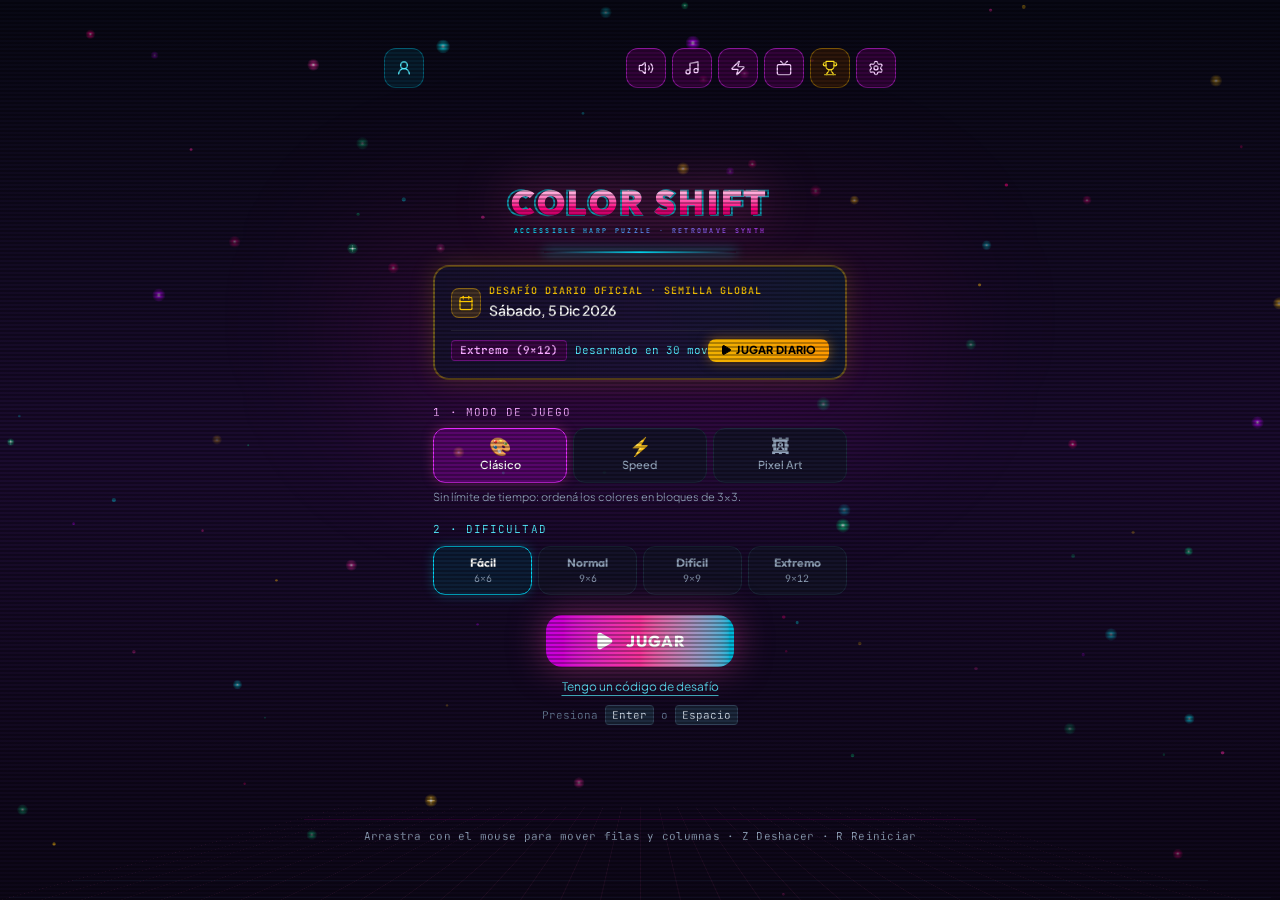
==== colorshift-test/index.html @ 84238a13 "Color Shift: build web de prueba actualizada" ====
<!doctype html>
<html lang="es">
  <head><meta name="robots" content="noindex,nofollow">
    <meta charset="UTF-8" />
    <meta name="viewport" content="width=device-width, initial-scale=1.0" />
    <title>Color Shift - Retrowave Puzzle Game</title>
    <meta name="description" content="Puzzle retrowave de fichas deslizantes con modo arpa musical y opciones de accesibilidad." />
    <meta property="og:title" content="Color Shift: Puzzle Retrowave" />
    <meta property="og:description" content="Puzzle retrowave de fichas deslizantes con modo arpa musical y opciones de accesibilidad." />
    <meta property="og:type" content="website" />
    <meta name="theme-color" content="#080811" />
    <meta name="mobile-web-app-capable" content="yes" />
    <meta name="apple-mobile-web-app-capable" content="yes" />
    <meta name="apple-mobile-web-app-status-bar-style" content="black-translucent" />
    <meta name="apple-mobile-web-app-title" content="ColorShift" />
    <link rel="icon" type="image/png" sizes="192x192" href="/colorshift-test/pwa-192x192.png" />
    <link rel="icon" type="image/svg+xml" href="/colorshift-test/icon.svg" />
    <link rel="apple-touch-icon" sizes="180x180" href="/colorshift-test/apple-touch-icon.png" />
    <link rel="preconnect" href="https://fonts.googleapis.com">
    <link rel="preconnect" href="https://fonts.gstatic.com" crossorigin>
    <link href="https://fonts.googleapis.com/css2?family=Outfit:wght@400;500;600;700;800;900&family=Plus+Jakarta+Sans:wght@400;500;600;700&family=JetBrains+Mono:wght@400;500;700&display=swap" rel="stylesheet">
    <script type="module" crossorigin src="/colorshift-test/assets/index-DKiQ5tOm.js"></script>
    <link rel="stylesheet" crossorigin href="/colorshift-test/assets/index-DwrpXgIv.css">
  </head>
  <body>
    <div id="root"></div>
  </body>
</html>
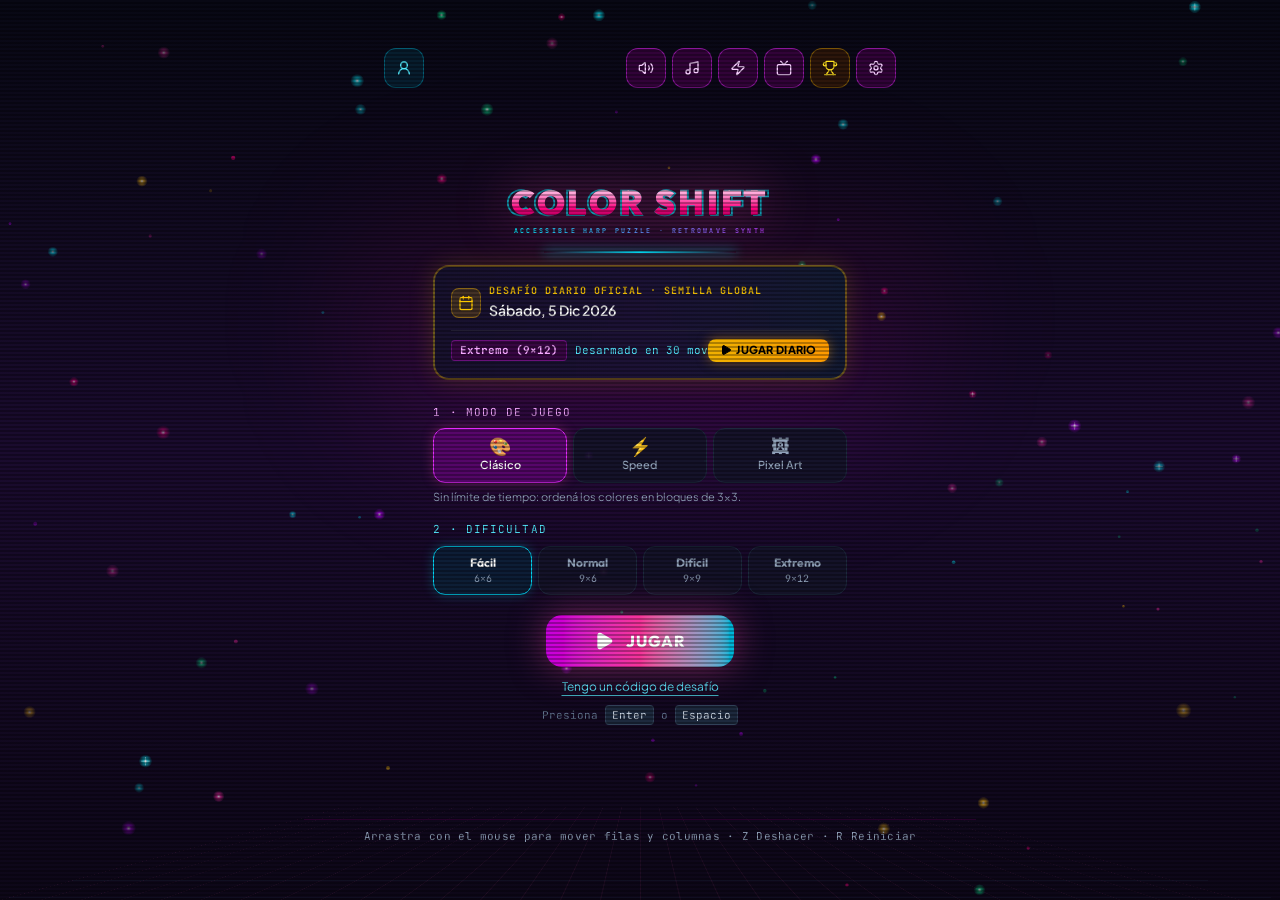
==== commit 02698aef: "Color Shift: build web de prueba actualizada" ====
--- a/colorshift-test/index.html
+++ b/colorshift-test/index.html
@@ -19,7 +19,7 @@
     <link rel="preconnect" href="https://fonts.googleapis.com">
     <link rel="preconnect" href="https://fonts.gstatic.com" crossorigin>
     <link href="https://fonts.googleapis.com/css2?family=Outfit:wght@400;500;600;700;800;900&family=Plus+Jakarta+Sans:wght@400;500;600;700&family=JetBrains+Mono:wght@400;500;700&display=swap" rel="stylesheet">
-    <script type="module" crossorigin src="/colorshift-test/assets/index-DKiQ5tOm.js"></script>
+    <script type="module" crossorigin src="/colorshift-test/assets/index-IhcWemDc.js"></script>
     <link rel="stylesheet" crossorigin href="/colorshift-test/assets/index-DwrpXgIv.css">
   </head>
   <body>
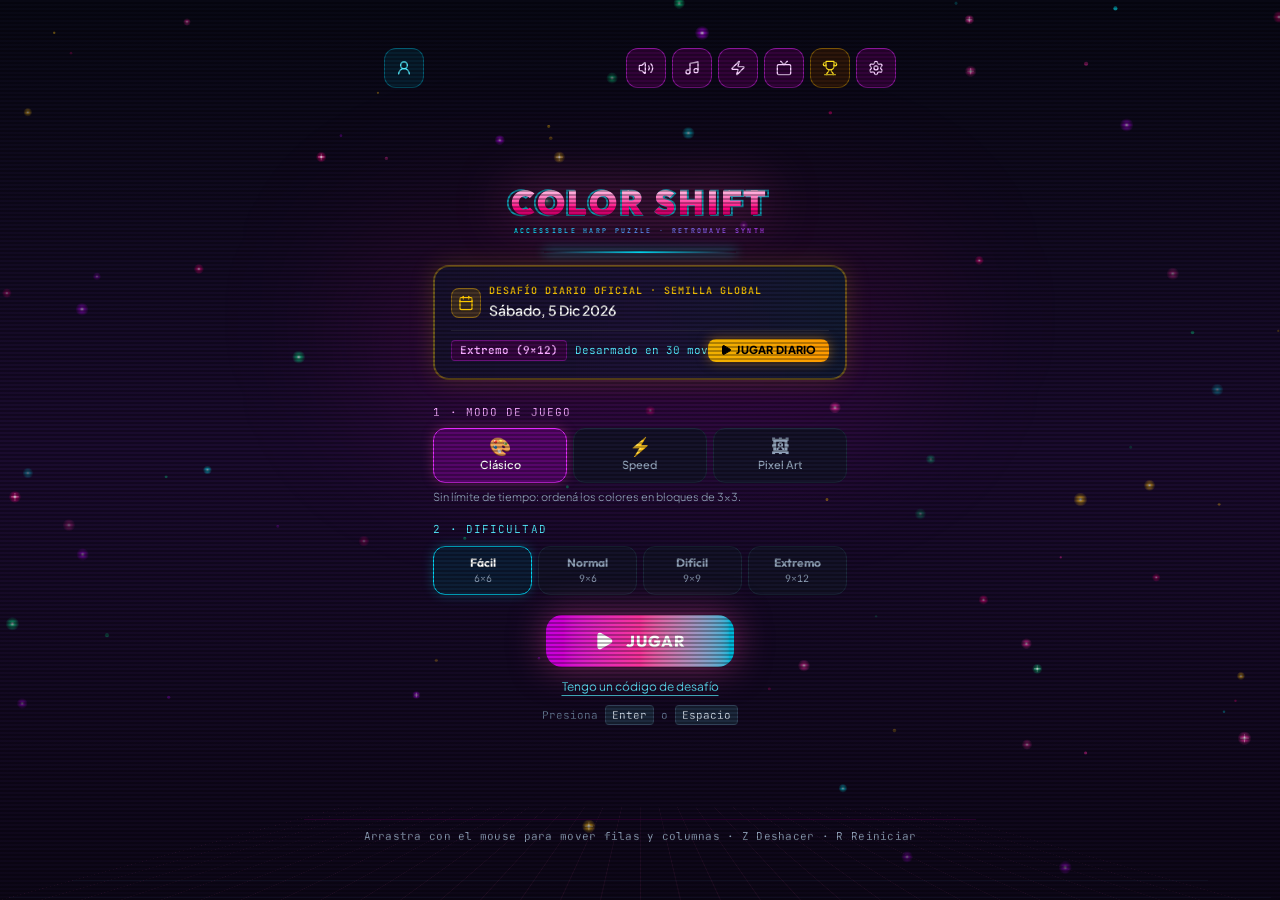
==== commit 359c9faf: "Color Shift: build web de prueba actualizada" ====
--- a/colorshift-test/index.html
+++ b/colorshift-test/index.html
@@ -19,8 +19,8 @@
     <link rel="preconnect" href="https://fonts.googleapis.com">
     <link rel="preconnect" href="https://fonts.gstatic.com" crossorigin>
     <link href="https://fonts.googleapis.com/css2?family=Outfit:wght@400;500;600;700;800;900&family=Plus+Jakarta+Sans:wght@400;500;600;700&family=JetBrains+Mono:wght@400;500;700&display=swap" rel="stylesheet">
-    <script type="module" crossorigin src="/colorshift-test/assets/index-IhcWemDc.js"></script>
-    <link rel="stylesheet" crossorigin href="/colorshift-test/assets/index-DwrpXgIv.css">
+    <script type="module" crossorigin src="/colorshift-test/assets/index-xoK6fdcb.js"></script>
+    <link rel="stylesheet" crossorigin href="/colorshift-test/assets/index-vF5wHD21.css">
   </head>
   <body>
     <div id="root"></div>
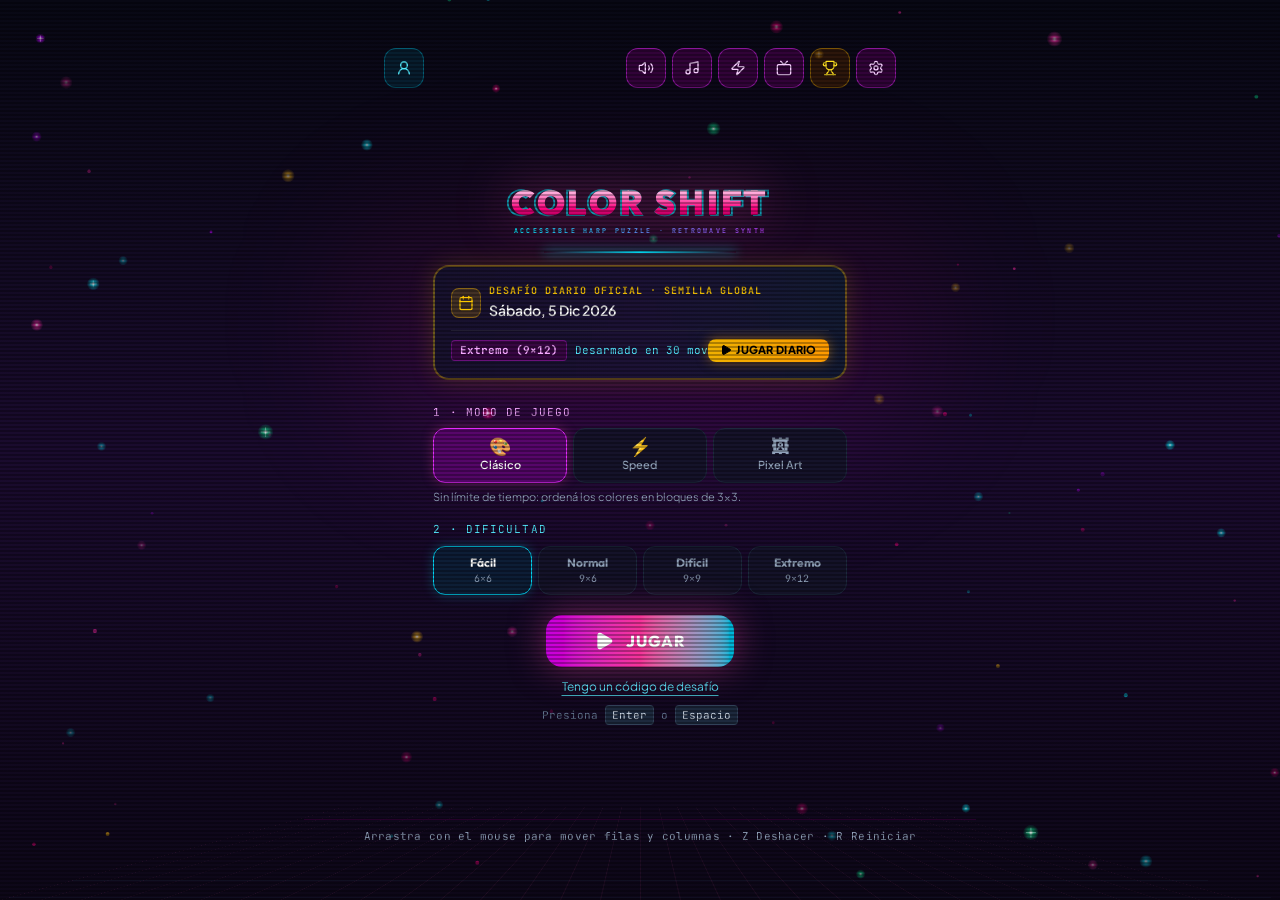
==== commit 9e67c381: "Color Shift: build web de prueba actualizada" ====
--- a/colorshift-test/index.html
+++ b/colorshift-test/index.html
@@ -19,8 +19,8 @@
     <link rel="preconnect" href="https://fonts.googleapis.com">
     <link rel="preconnect" href="https://fonts.gstatic.com" crossorigin>
     <link href="https://fonts.googleapis.com/css2?family=Outfit:wght@400;500;600;700;800;900&family=Plus+Jakarta+Sans:wght@400;500;600;700&family=JetBrains+Mono:wght@400;500;700&display=swap" rel="stylesheet">
-    <script type="module" crossorigin src="/colorshift-test/assets/index-xoK6fdcb.js"></script>
-    <link rel="stylesheet" crossorigin href="/colorshift-test/assets/index-vF5wHD21.css">
+    <script type="module" crossorigin src="/colorshift-test/assets/index-BDVk-TTE.js"></script>
+    <link rel="stylesheet" crossorigin href="/colorshift-test/assets/index-DwrpXgIv.css">
   </head>
   <body>
     <div id="root"></div>
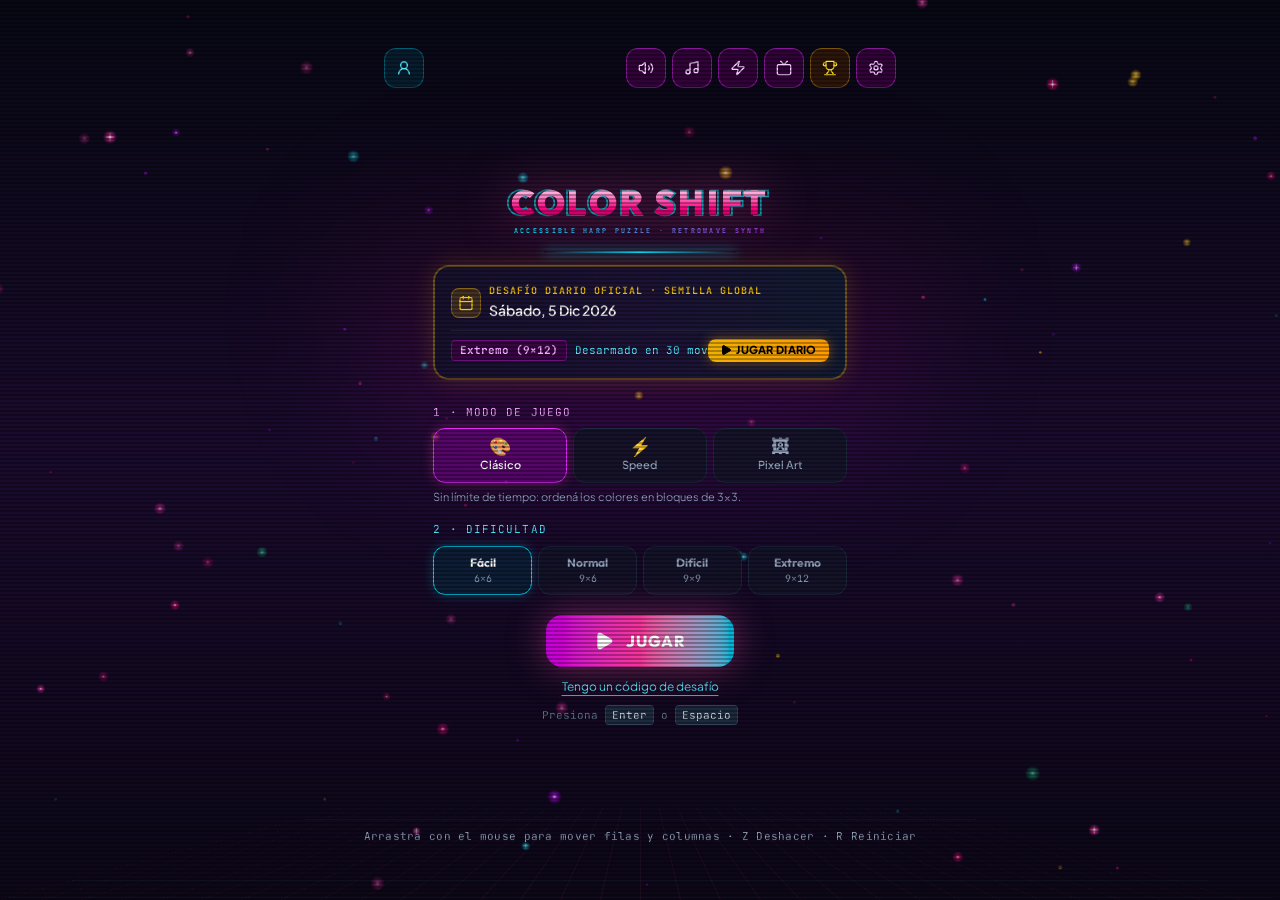
==== commit 6a911b8d: "Color Shift: build web de prueba actualizada" ====
--- a/colorshift-test/index.html
+++ b/colorshift-test/index.html
@@ -19,7 +19,7 @@
     <link rel="preconnect" href="https://fonts.googleapis.com">
     <link rel="preconnect" href="https://fonts.gstatic.com" crossorigin>
     <link href="https://fonts.googleapis.com/css2?family=Outfit:wght@400;500;600;700;800;900&family=Plus+Jakarta+Sans:wght@400;500;600;700&family=JetBrains+Mono:wght@400;500;700&display=swap" rel="stylesheet">
-    <script type="module" crossorigin src="/colorshift-test/assets/index-BDVk-TTE.js"></script>
+    <script type="module" crossorigin src="/colorshift-test/assets/index-CM_K-jW8.js"></script>
     <link rel="stylesheet" crossorigin href="/colorshift-test/assets/index-DwrpXgIv.css">
   </head>
   <body>
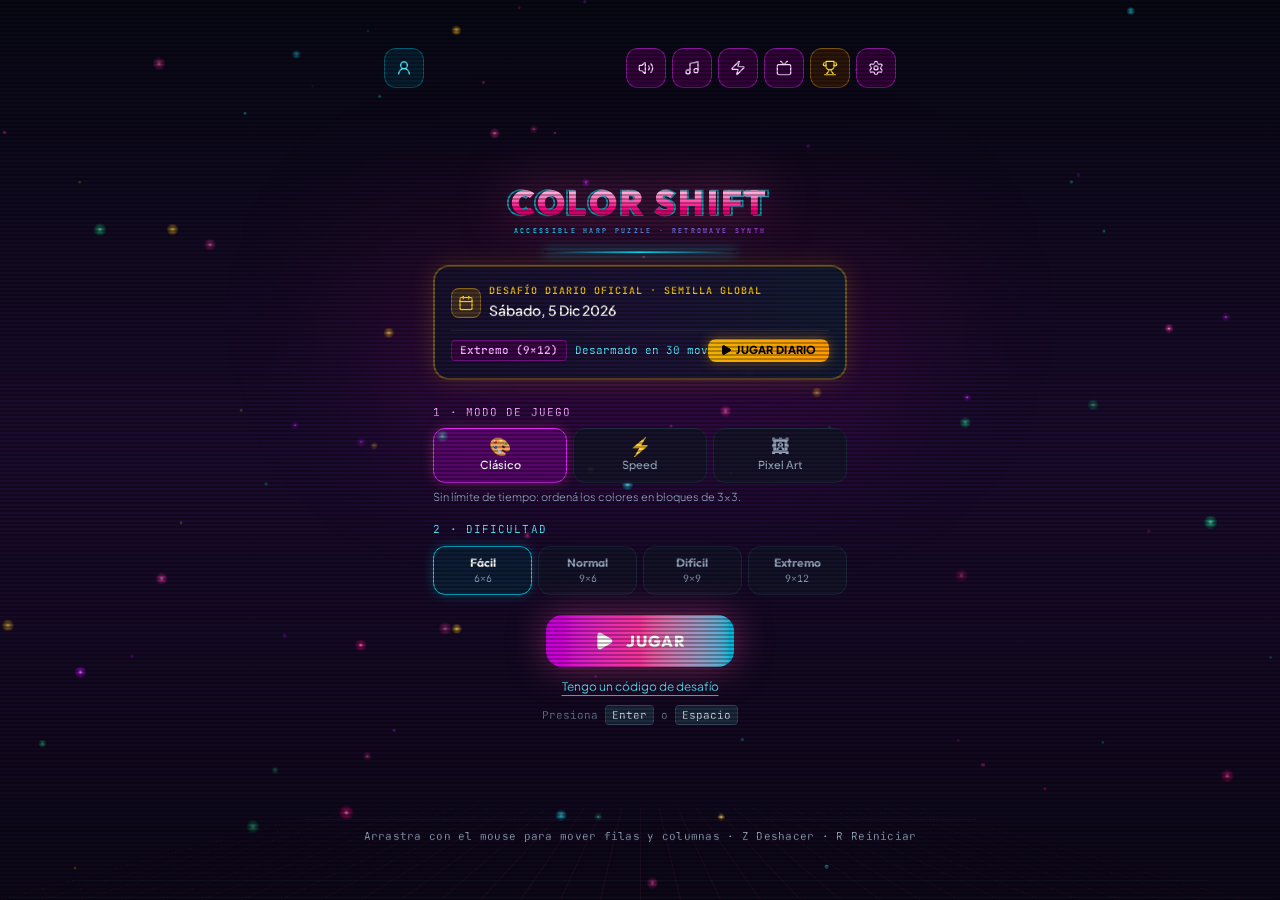
==== commit 82427565: "Color Shift: build web de prueba actualizada" ====
--- a/colorshift-test/index.html
+++ b/colorshift-test/index.html
@@ -19,7 +19,7 @@
     <link rel="preconnect" href="https://fonts.googleapis.com">
     <link rel="preconnect" href="https://fonts.gstatic.com" crossorigin>
     <link href="https://fonts.googleapis.com/css2?family=Outfit:wght@400;500;600;700;800;900&family=Plus+Jakarta+Sans:wght@400;500;600;700&family=JetBrains+Mono:wght@400;500;700&display=swap" rel="stylesheet">
-    <script type="module" crossorigin src="/colorshift-test/assets/index-CM_K-jW8.js"></script>
+    <script type="module" crossorigin src="/colorshift-test/assets/index-DtzW_vpb.js"></script>
     <link rel="stylesheet" crossorigin href="/colorshift-test/assets/index-DwrpXgIv.css">
   </head>
   <body>
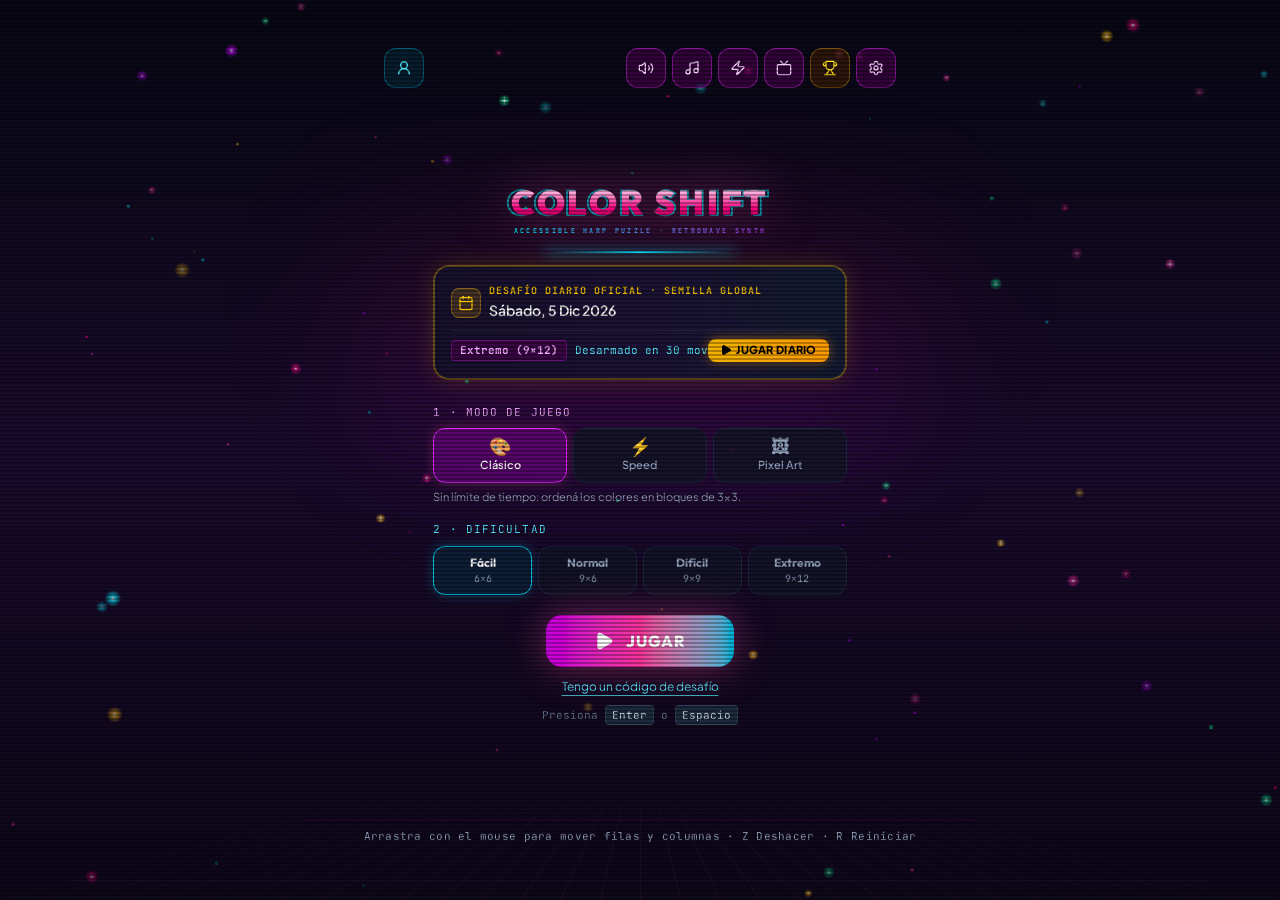
==== commit 5aac54dc: "Color Shift: build web de prueba actualizada" ====
--- a/colorshift-test/index.html
+++ b/colorshift-test/index.html
@@ -19,8 +19,8 @@
     <link rel="preconnect" href="https://fonts.googleapis.com">
     <link rel="preconnect" href="https://fonts.gstatic.com" crossorigin>
     <link href="https://fonts.googleapis.com/css2?family=Outfit:wght@400;500;600;700;800;900&family=Plus+Jakarta+Sans:wght@400;500;600;700&family=JetBrains+Mono:wght@400;500;700&display=swap" rel="stylesheet">
-    <script type="module" crossorigin src="/colorshift-test/assets/index-DtzW_vpb.js"></script>
-    <link rel="stylesheet" crossorigin href="/colorshift-test/assets/index-DwrpXgIv.css">
+    <script type="module" crossorigin src="/colorshift-test/assets/index-7SACzUUH.js"></script>
+    <link rel="stylesheet" crossorigin href="/colorshift-test/assets/index-GlzxxRUx.css">
   </head>
   <body>
     <div id="root"></div>
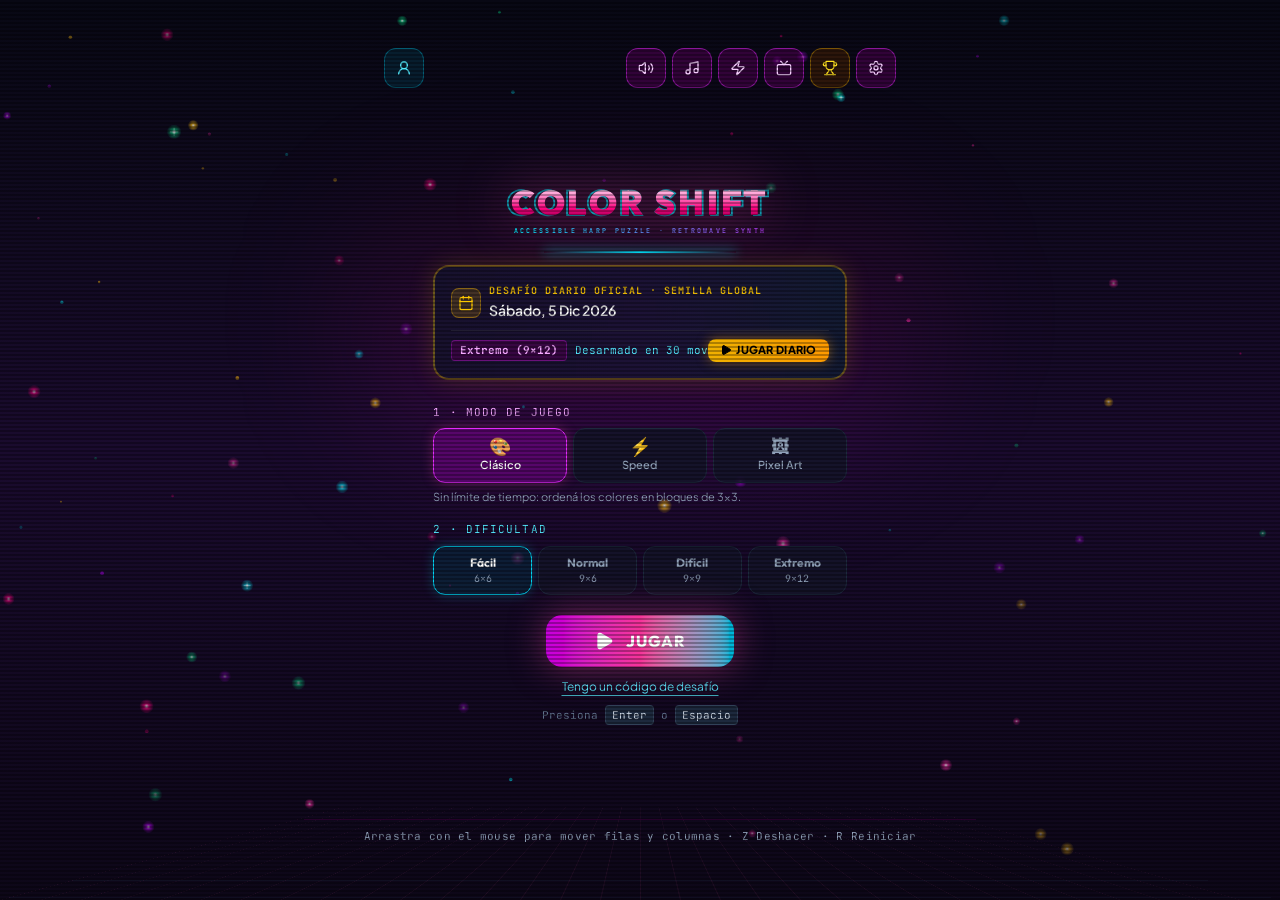
==== commit 77c00d7b: "Update Color Shift web test" ====
--- a/colorshift-test/index.html
+++ b/colorshift-test/index.html
@@ -19,8 +19,8 @@
     <link rel="preconnect" href="https://fonts.googleapis.com">
     <link rel="preconnect" href="https://fonts.gstatic.com" crossorigin>
     <link href="https://fonts.googleapis.com/css2?family=Outfit:wght@400;500;600;700;800;900&family=Plus+Jakarta+Sans:wght@400;500;600;700&family=JetBrains+Mono:wght@400;500;700&display=swap" rel="stylesheet">
-    <script type="module" crossorigin src="/colorshift-test/assets/index-7SACzUUH.js"></script>
-    <link rel="stylesheet" crossorigin href="/colorshift-test/assets/index-GlzxxRUx.css">
+    <script type="module" crossorigin src="/colorshift-test/assets/index-CwBALYT1.js"></script>
+    <link rel="stylesheet" crossorigin href="/colorshift-test/assets/index-BPocjJQj.css">
   </head>
   <body>
     <div id="root"></div>
